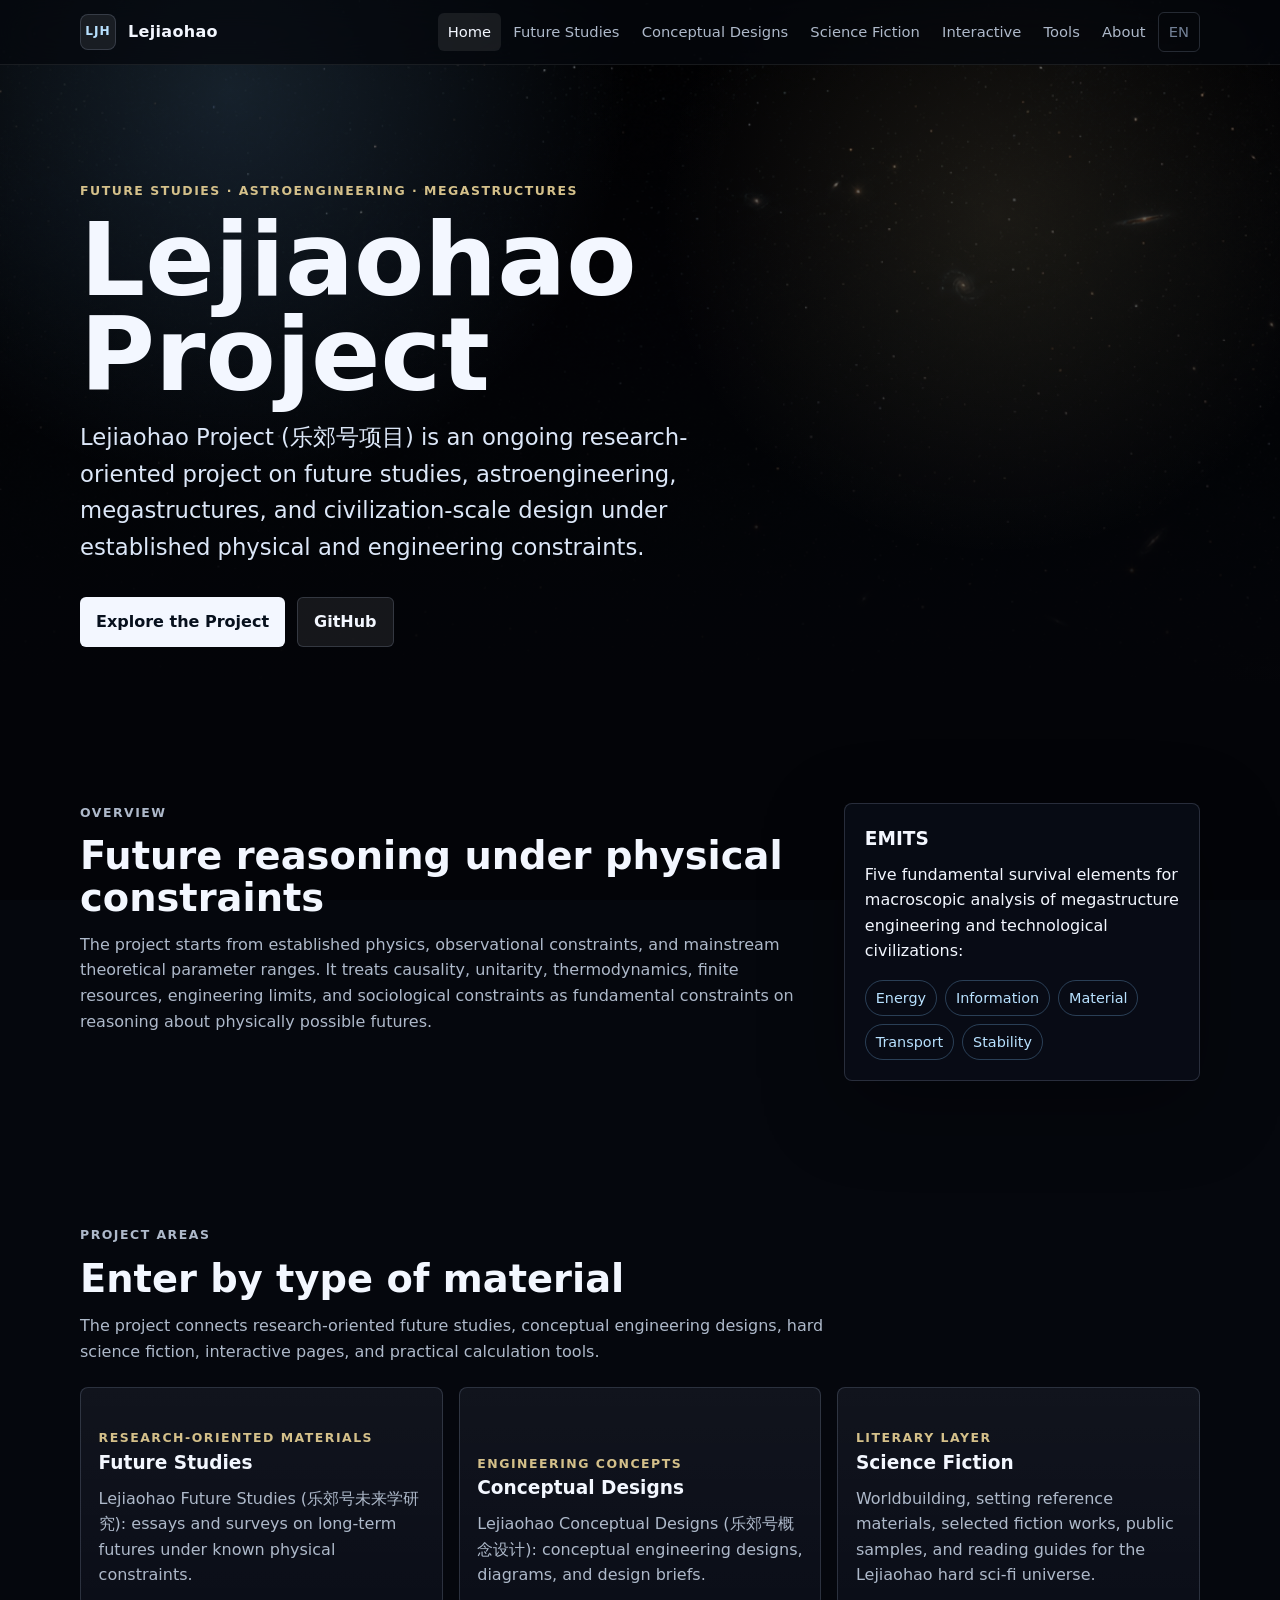
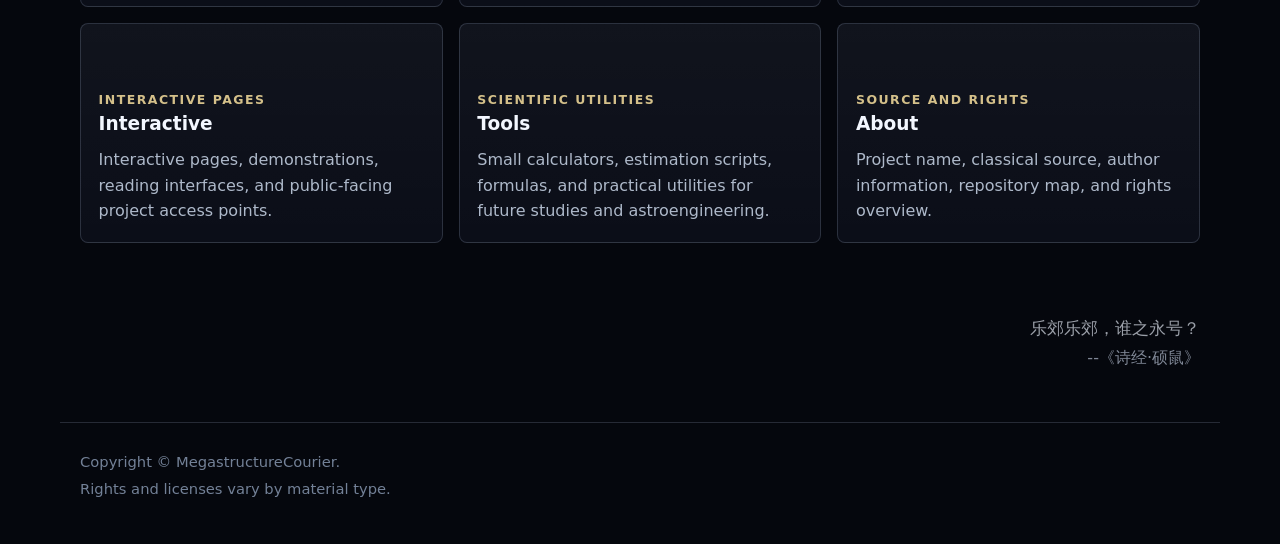
==== index.html @ 3439de9d "Initial commit 2026-07-08" ====
<!doctype html>
<html lang="en">
  <head>
    <meta charset="utf-8">
    <meta name="viewport" content="width=device-width, initial-scale=1">
    <meta name="description" content="Lejiaohao Project: future studies, astroengineering, megastructures, and civilization-scale design under established physical and engineering constraints.">
    <title>Lejiaohao Project</title>
    <link rel="stylesheet" href="assets/css/site.css">
  </head>
  <body data-page="home">
    <a class="skip-link" href="#main">Skip to content</a>

    <header class="site-header">
      <nav class="nav-shell" aria-label="Main navigation">
        <a class="brand" href="index.html" aria-label="Lejiaohao home">
          <span class="brand-mark">LJH</span>
          <span class="brand-text">Lejiaohao</span>
        </a>
        <button class="nav-toggle" type="button" aria-expanded="false" aria-controls="site-menu">
          <span>Menu</span>
        </button>
        <div class="site-menu" id="site-menu">
          <a href="index.html" data-nav="home">Home</a>
          <a href="pages/future-studies/" data-nav="future-studies">Future Studies</a>
          <a href="pages/conceptual-designs/" data-nav="conceptual-designs">Conceptual Designs</a>
          <a href="pages/science-fiction/" data-nav="science-fiction">Science Fiction</a>
          <a href="pages/interactive/" data-nav="interactive">Interactive</a>
          <a href="pages/tools/" data-nav="tools">Tools</a>
          <a href="pages/about/" data-nav="about">About</a>
          <span class="language-placeholder" title="Language placeholder.">EN</span>
        </div>
      </nav>
    </header>

    <main id="main">
      <section class="hero">
        <div class="hero-content">
          <p class="eyebrow">Future Studies · Astroengineering · Megastructures</p>
          <h1>Lejiaohao Project</h1>
          <p class="hero-lede">
            Lejiaohao Project (乐郊号项目) is an ongoing research-oriented project
            on future studies, astroengineering, megastructures, and
            civilization-scale design under established physical and engineering
            constraints.
          </p>
          <div class="hero-actions" aria-label="Primary links">
            <a class="button primary" href="pages/future-studies/">Explore the Project</a>
            <a class="button secondary" href="https://github.com/lejiaohao">GitHub</a>
          </div>
        </div>
      </section>

      <section class="section intro-section" aria-labelledby="intro-title">
        <div class="section-copy">
          <p class="section-kicker">Overview</p>
          <h2 id="intro-title">Future reasoning under physical constraints</h2>
          <p>
            The project starts from established physics, observational constraints,
            and mainstream theoretical parameter ranges. It treats causality,
            unitarity, thermodynamics, finite resources, engineering limits, and
            sociological constraints as fundamental constraints on reasoning about
            physically possible futures.
          </p>
        </div>
        <div class="emits-panel" aria-label="EMITS survival elements">
          <h3>EMITS</h3>
          <p>Five fundamental survival elements for macroscopic analysis of megastructure engineering and technological civilizations:</p>
          <ul class="tag-list">
            <li>Energy</li>
            <li>Information</li>
            <li>Material</li>
            <li>Transport</li>
            <li>Stability</li>
          </ul>
        </div>
      </section>

      <section class="section" aria-labelledby="sections-title">
        <div class="section-heading">
          <p class="section-kicker">Project Areas</p>
          <h2 id="sections-title">Enter by type of material</h2>
          <p>
            The project connects research-oriented future studies, conceptual
            engineering designs, hard science fiction, interactive pages, and
            practical calculation tools.
          </p>
        </div>

        <div class="portal-grid">
          <a class="portal-card" href="pages/future-studies/">
            <span class="portal-label">Research-oriented materials</span>
            <h3>Future Studies</h3>
            <p>Lejiaohao Future Studies (乐郊号未来学研究): essays and surveys on long-term futures under known physical constraints.</p>
          </a>
          <a class="portal-card" href="pages/conceptual-designs/">
            <span class="portal-label">Engineering concepts</span>
            <h3>Conceptual Designs</h3>
            <p>Lejiaohao Conceptual Designs (乐郊号概念设计): conceptual engineering designs, diagrams, and design briefs.</p>
          </a>
          <a class="portal-card" href="pages/science-fiction/">
            <span class="portal-label">Literary layer</span>
            <h3>Science Fiction</h3>
            <p>Worldbuilding, setting reference materials, selected fiction works, public samples, and reading guides for the Lejiaohao hard sci-fi universe.</p>
          </a>
          <a class="portal-card" href="pages/interactive/">
            <span class="portal-label">Interactive pages</span>
            <h3>Interactive</h3>
            <p>Interactive pages, demonstrations, reading interfaces, and public-facing project access points.</p>
          </a>
          <a class="portal-card" href="pages/tools/">
            <span class="portal-label">Scientific utilities</span>
            <h3>Tools</h3>
            <p>Small calculators, estimation scripts, formulas, and practical utilities for future studies and astroengineering.</p>
          </a>
          <a class="portal-card" href="pages/about/">
            <span class="portal-label">Source and rights</span>
            <h3>About</h3>
            <p>Project name, classical source, author information, repository map, and rights overview.</p>
          </a>
        </div>
      </section>

      <blockquote class="closing-quote">
        <p>乐郊乐郊，谁之永号？</p>
        <cite>--《诗经·硕鼠》</cite>
      </blockquote>
    </main>

    <footer class="site-footer">
      <p>Copyright © MegastructureCourier.</p>
      <p>Rights and licenses vary by material type.</p>
    </footer>

    <script src="assets/js/site.js"></script>
  </body>
</html>
---- assets/css/site.css ----
:root {
  --hero-image: url("../images/background_dark_webpage_multi_galaxies.png");
  --bg: #05070d;
  --bg-elevated: rgba(10, 15, 26, 0.72);
  --bg-elevated-solid: #0b1020;
  --text: #f3f7ff;
  --muted: #aeb9ca;
  --subtle: #738197;
  --line: rgba(188, 206, 236, 0.18);
  --accent: #82c7ff;
  --accent-strong: #b8e1ff;
  --accent-warm: #d4c08a;
  --shadow: 0 24px 80px rgba(0, 0, 0, 0.36);
  --radius: 8px;
  --max-width: 1160px;
  color-scheme: dark;
}

* {
  box-sizing: border-box;
}

html {
  scroll-behavior: smooth;
}

body {
  min-height: 100vh;
  margin: 0;
  background:
    linear-gradient(180deg, rgba(5, 7, 13, 0.18), var(--bg) 76vh),
    var(--hero-image) center top / cover no-repeat fixed,
    var(--bg);
  color: var(--text);
  font-family:
    Inter, ui-sans-serif, system-ui, -apple-system, BlinkMacSystemFont, "Segoe UI",
    sans-serif;
  line-height: 1.6;
}

body::before {
  position: fixed;
  inset: 0;
  z-index: -1;
  content: "";
  background:
    radial-gradient(circle at 18% 10%, rgba(130, 199, 255, 0.16), transparent 30%),
    radial-gradient(circle at 78% 24%, rgba(212, 192, 138, 0.12), transparent 28%),
    rgba(0, 0, 0, 0.32);
  pointer-events: none;
}

a {
  color: inherit;
}

.skip-link {
  position: fixed;
  top: 12px;
  left: 12px;
  z-index: 100;
  transform: translateY(-160%);
  border-radius: 6px;
  background: var(--text);
  color: #06101f;
  padding: 0.55rem 0.75rem;
  text-decoration: none;
}

.skip-link:focus {
  transform: translateY(0);
}

.site-header {
  position: sticky;
  top: 0;
  z-index: 50;
  border-bottom: 1px solid rgba(255, 255, 255, 0.08);
  background: rgba(5, 7, 13, 0.72);
  backdrop-filter: blur(18px);
}

.nav-shell {
  display: flex;
  align-items: center;
  justify-content: space-between;
  max-width: var(--max-width);
  margin: 0 auto;
  padding: 0.75rem 1.25rem;
  gap: 1rem;
}

.brand {
  display: inline-flex;
  align-items: center;
  gap: 0.75rem;
  text-decoration: none;
  font-weight: 700;
}

.brand-mark {
  display: grid;
  place-items: center;
  width: 2.25rem;
  height: 2.25rem;
  border: 1px solid var(--line);
  border-radius: 8px;
  background: rgba(255, 255, 255, 0.08);
  color: var(--accent-strong);
  font-size: 0.76rem;
  letter-spacing: 0.08em;
}

.brand-text {
  letter-spacing: 0.02em;
}

.site-menu {
  display: flex;
  align-items: center;
  gap: 0.15rem;
}

.site-menu a,
.language-placeholder {
  border-radius: 6px;
  color: var(--muted);
  padding: 0.45rem 0.62rem;
  font-size: 0.92rem;
  text-decoration: none;
}

.site-menu a:hover,
.site-menu a.is-active {
  background: rgba(255, 255, 255, 0.08);
  color: var(--text);
}

.language-placeholder {
  border: 1px solid var(--line);
  color: var(--subtle);
}

.nav-toggle {
  display: none;
  border: 1px solid var(--line);
  border-radius: 6px;
  background: rgba(255, 255, 255, 0.08);
  color: var(--text);
  padding: 0.48rem 0.68rem;
}

.hero {
  min-height: 74vh;
  display: grid;
  align-items: center;
  max-width: var(--max-width);
  margin: 0 auto;
  padding: 7rem 1.25rem 5rem;
}

.hero-content {
  max-width: 760px;
}

.eyebrow,
.section-kicker,
.portal-label {
  color: var(--accent-warm);
  font-size: 0.78rem;
  font-weight: 700;
  letter-spacing: 0.12em;
  text-transform: uppercase;
}

h1,
h2,
h3,
p {
  margin-top: 0;
}

h1 {
  margin-bottom: 1.1rem;
  font-size: clamp(3.2rem, 8vw, 7.8rem);
  line-height: 0.92;
  letter-spacing: 0;
}

h2 {
  margin-bottom: 0.85rem;
  font-size: clamp(1.9rem, 3vw, 3.1rem);
  line-height: 1.08;
}

h3 {
  margin-bottom: 0.5rem;
  font-size: 1.16rem;
}

.hero-lede {
  max-width: 680px;
  color: #dce7f8;
  font-size: clamp(1.12rem, 2vw, 1.42rem);
}

.hero-actions {
  display: flex;
  flex-wrap: wrap;
  gap: 0.75rem;
  margin-top: 2rem;
}

.button {
  display: inline-flex;
  align-items: center;
  justify-content: center;
  min-height: 2.8rem;
  border-radius: 6px;
  padding: 0.7rem 1rem;
  text-decoration: none;
  font-weight: 700;
}

.button.primary {
  background: var(--text);
  color: #07101d;
}

.button.secondary {
  border: 1px solid var(--line);
  background: rgba(255, 255, 255, 0.08);
  color: var(--text);
}

.section {
  max-width: var(--max-width);
  margin: 0 auto;
  padding: 4.5rem 1.25rem;
}

.intro-section,
.two-column {
  display: grid;
  grid-template-columns: minmax(0, 1.35fr) minmax(280px, 0.65fr);
  gap: 1.5rem;
  align-items: start;
}

.section-copy p,
.section-heading p,
.text-section p,
.two-column p,
.clean-list {
  color: var(--muted);
}

.emits-panel,
.status-box {
  border: 1px solid var(--line);
  border-radius: var(--radius);
  background: var(--bg-elevated);
  box-shadow: var(--shadow);
  padding: 1.25rem;
}

.tag-list {
  display: flex;
  flex-wrap: wrap;
  gap: 0.5rem;
  padding: 0;
  margin: 1rem 0 0;
  list-style: none;
}

.tag-list li {
  border: 1px solid rgba(130, 199, 255, 0.28);
  border-radius: 999px;
  color: var(--accent-strong);
  padding: 0.35rem 0.62rem;
  font-size: 0.9rem;
}

.section-heading {
  max-width: 760px;
  margin-bottom: 1.4rem;
}

.portal-grid {
  display: grid;
  grid-template-columns: repeat(3, minmax(0, 1fr));
  gap: 1rem;
}

.compact-grid {
  grid-template-columns: repeat(2, minmax(0, 1fr));
}

.portal-card {
  min-height: 220px;
  display: flex;
  flex-direction: column;
  justify-content: flex-end;
  border: 1px solid var(--line);
  border-radius: var(--radius);
  background:
    linear-gradient(180deg, rgba(255, 255, 255, 0.035), rgba(255, 255, 255, 0.01)),
    var(--bg-elevated);
  padding: 1.1rem;
  text-decoration: none;
  transition:
    border-color 160ms ease,
    transform 160ms ease,
    background 160ms ease;
}

.portal-card:hover {
  transform: translateY(-2px);
  border-color: rgba(130, 199, 255, 0.45);
  background:
    linear-gradient(180deg, rgba(130, 199, 255, 0.09), rgba(255, 255, 255, 0.02)),
    var(--bg-elevated);
}

.portal-card p {
  margin-bottom: 0;
  color: var(--muted);
}

.page-main {
  min-height: calc(100vh - 160px);
}

.page-hero {
  max-width: var(--max-width);
  margin: 0 auto;
  padding: 7rem 1.25rem 2.75rem;
}

.compact-hero h1 {
  max-width: 880px;
  font-size: clamp(2.8rem, 6vw, 5.8rem);
}

.compact-hero p:not(.eyebrow) {
  max-width: 760px;
  color: #dce7f8;
  font-size: 1.16rem;
}

.clean-list {
  padding-left: 1.2rem;
}

.clean-list li + li {
  margin-top: 0.4rem;
}

.status-box .text-link {
  display: block;
  margin-top: 0.75rem;
}

.text-section {
  max-width: 860px;
}

.text-section h2 {
  margin-top: 2.5rem;
}

blockquote {
  border-left: 3px solid var(--accent-warm);
  margin: 1.5rem 0;
  color: #e8eef9;
  padding: 0.25rem 0 0.25rem 1rem;
}

.closing-quote {
  max-width: var(--max-width);
  margin: 0 auto 3.25rem;
  border-left: 0;
  color: rgba(232, 238, 249, 0.66);
  padding: 0 1.25rem;
  text-align: right;
}

.closing-quote p {
  margin-bottom: 0.15rem;
  font-size: 1.08rem;
}

.closing-quote cite {
  color: rgba(174, 185, 202, 0.72);
  font-style: normal;
}

.text-link {
  color: var(--accent-strong);
  text-decoration-thickness: 1px;
  text-underline-offset: 0.18em;
}

.site-footer {
  max-width: var(--max-width);
  margin: 0 auto;
  border-top: 1px solid var(--line);
  color: var(--subtle);
  padding: 1.5rem 1.25rem 2.5rem;
  font-size: 0.92rem;
}

.site-footer p {
  margin: 0.2rem 0;
}

@media (max-width: 900px) {
  .nav-toggle {
    display: inline-flex;
  }

  .site-menu {
    position: absolute;
    top: calc(100% + 1px);
    left: 0;
    right: 0;
    display: none;
    flex-direction: column;
    align-items: stretch;
    border-bottom: 1px solid var(--line);
    background: rgba(5, 7, 13, 0.96);
    padding: 0.75rem 1.25rem 1rem;
  }

  .site-menu.is-open {
    display: flex;
  }

  .site-menu a,
  .language-placeholder {
    padding: 0.7rem 0.75rem;
  }

  .intro-section,
  .two-column {
    grid-template-columns: 1fr;
  }

  .portal-grid {
    grid-template-columns: repeat(2, minmax(0, 1fr));
  }
}

@media (max-width: 620px) {
  body {
    background-attachment: scroll;
  }

  .hero {
    min-height: 72vh;
    padding-top: 5.5rem;
  }

  .portal-grid {
    grid-template-columns: 1fr;
  }

  .portal-card {
    min-height: 180px;
  }
}
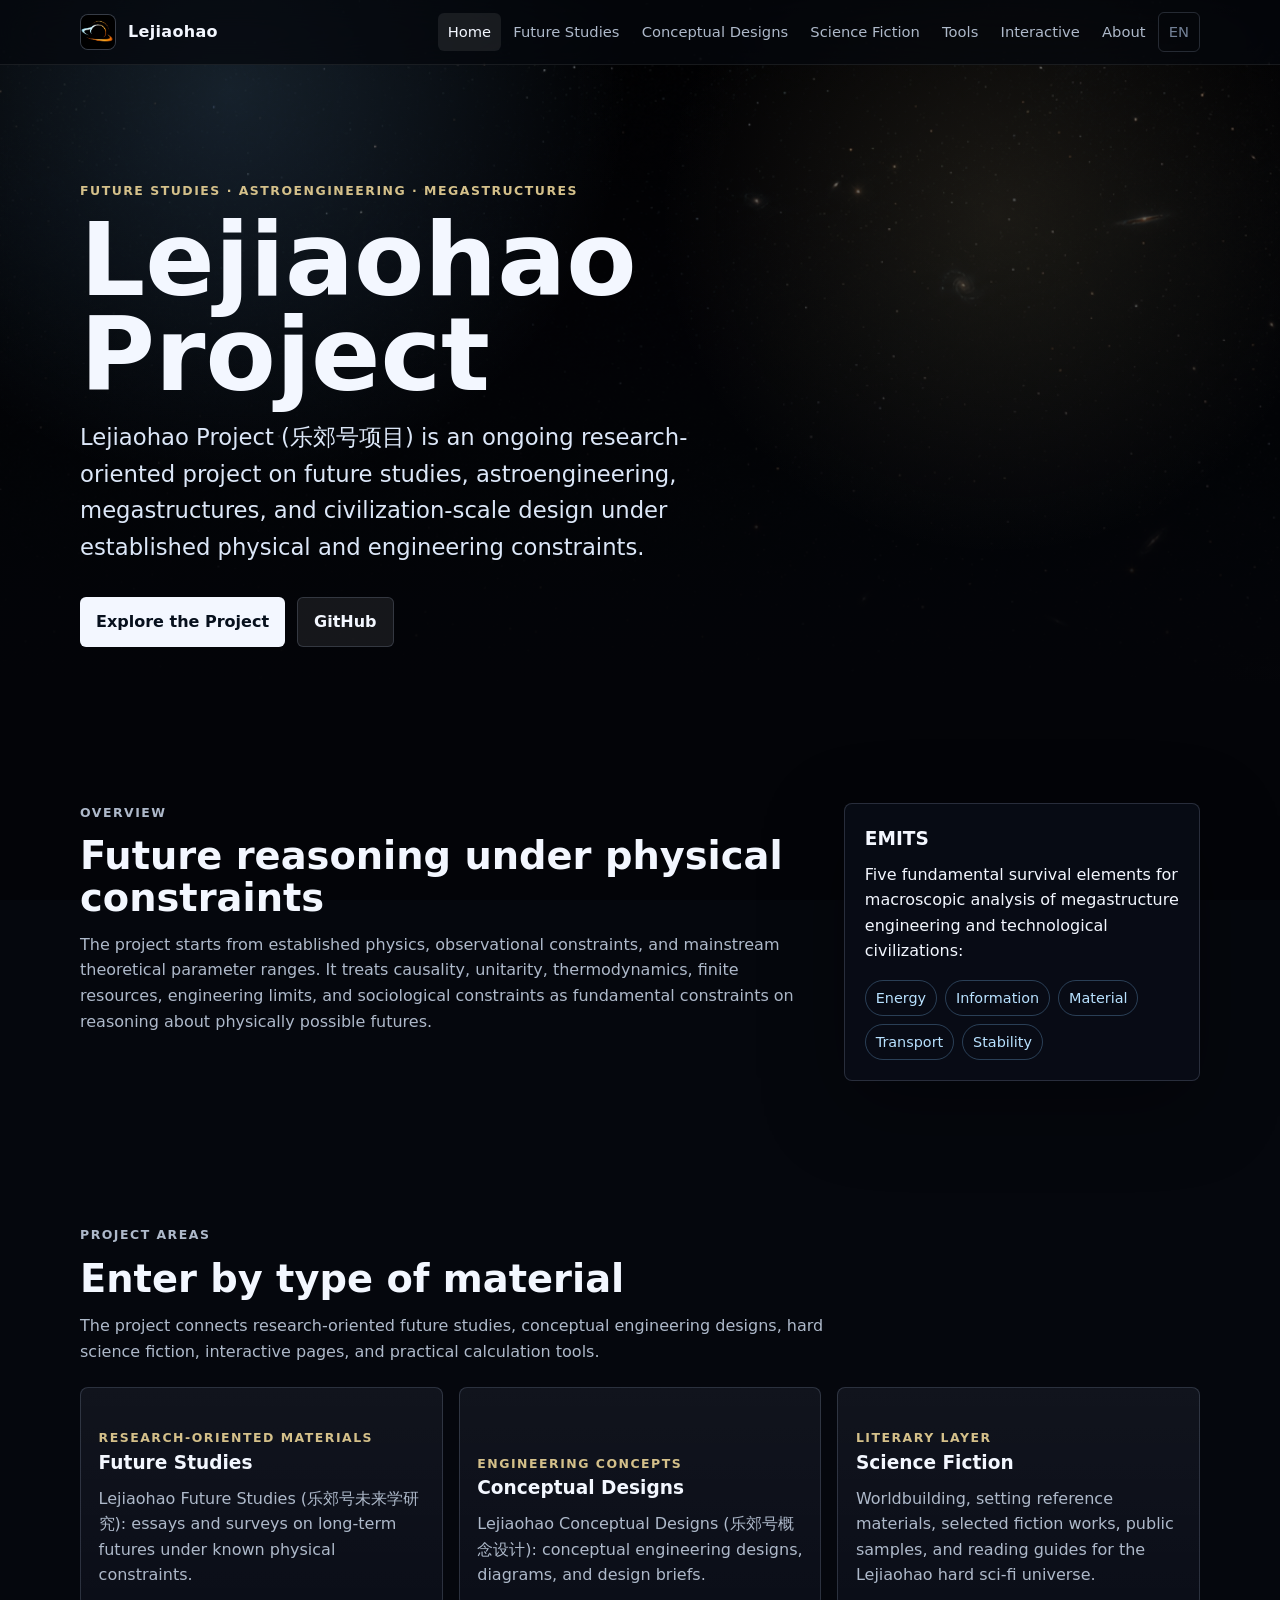
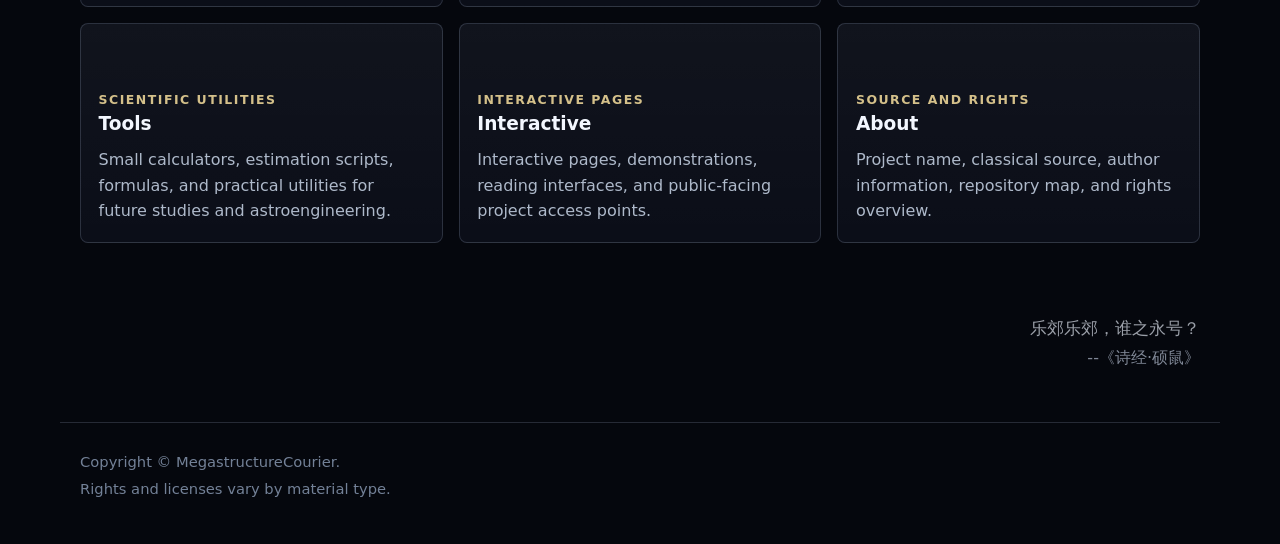
==== commit cadb3def: "Initial commit 2026-07-08" ====
--- a/index.html
+++ b/index.html
@@ -5,6 +5,7 @@
     <meta name="viewport" content="width=device-width, initial-scale=1">
     <meta name="description" content="Lejiaohao Project: future studies, astroengineering, megastructures, and civilization-scale design under established physical and engineering constraints.">
     <title>Lejiaohao Project</title>
+    <link rel="icon" type="image/png" href="assets/images/logo_Kerr_BH_accretion_disk.png">
     <link rel="stylesheet" href="assets/css/site.css">
   </head>
   <body data-page="home">
@@ -13,7 +14,9 @@
     <header class="site-header">
       <nav class="nav-shell" aria-label="Main navigation">
         <a class="brand" href="index.html" aria-label="Lejiaohao home">
-          <span class="brand-mark">LJH</span>
+          <span class="brand-mark" aria-hidden="true">
+            <img class="brand-logo" src="assets/images/logo_Kerr_BH_accretion_disk.png" alt="">
+          </span>
           <span class="brand-text">Lejiaohao</span>
         </a>
         <button class="nav-toggle" type="button" aria-expanded="false" aria-controls="site-menu">
@@ -24,8 +27,8 @@
           <a href="pages/future-studies/" data-nav="future-studies">Future Studies</a>
           <a href="pages/conceptual-designs/" data-nav="conceptual-designs">Conceptual Designs</a>
           <a href="pages/science-fiction/" data-nav="science-fiction">Science Fiction</a>
+          <a href="pages/tools/" data-nav="tools">Tools</a>
           <a href="pages/interactive/" data-nav="interactive">Interactive</a>
-          <a href="pages/tools/" data-nav="tools">Tools</a>
           <a href="pages/about/" data-nav="about">About</a>
           <span class="language-placeholder" title="Language placeholder.">EN</span>
         </div>
@@ -102,15 +105,15 @@
             <h3>Science Fiction</h3>
             <p>Worldbuilding, setting reference materials, selected fiction works, public samples, and reading guides for the Lejiaohao hard sci-fi universe.</p>
           </a>
+          <a class="portal-card" href="pages/tools/">
+            <span class="portal-label">Scientific utilities</span>
+            <h3>Tools</h3>
+            <p>Small calculators, estimation scripts, formulas, and practical utilities for future studies and astroengineering.</p>
+          </a>
           <a class="portal-card" href="pages/interactive/">
             <span class="portal-label">Interactive pages</span>
             <h3>Interactive</h3>
             <p>Interactive pages, demonstrations, reading interfaces, and public-facing project access points.</p>
-          </a>
-          <a class="portal-card" href="pages/tools/">
-            <span class="portal-label">Scientific utilities</span>
-            <h3>Tools</h3>
-            <p>Small calculators, estimation scripts, formulas, and practical utilities for future studies and astroengineering.</p>
           </a>
           <a class="portal-card" href="pages/about/">
             <span class="portal-label">Source and rights</span>
--- a/assets/css/site.css
+++ b/assets/css/site.css
@@ -106,9 +106,14 @@
   border: 1px solid var(--line);
   border-radius: 8px;
   background: rgba(255, 255, 255, 0.08);
-  color: var(--accent-strong);
-  font-size: 0.76rem;
-  letter-spacing: 0.08em;
+  overflow: hidden;
+}
+
+.brand-logo {
+  display: block;
+  width: 100%;
+  height: 100%;
+  object-fit: cover;
 }
 
 .brand-text {
